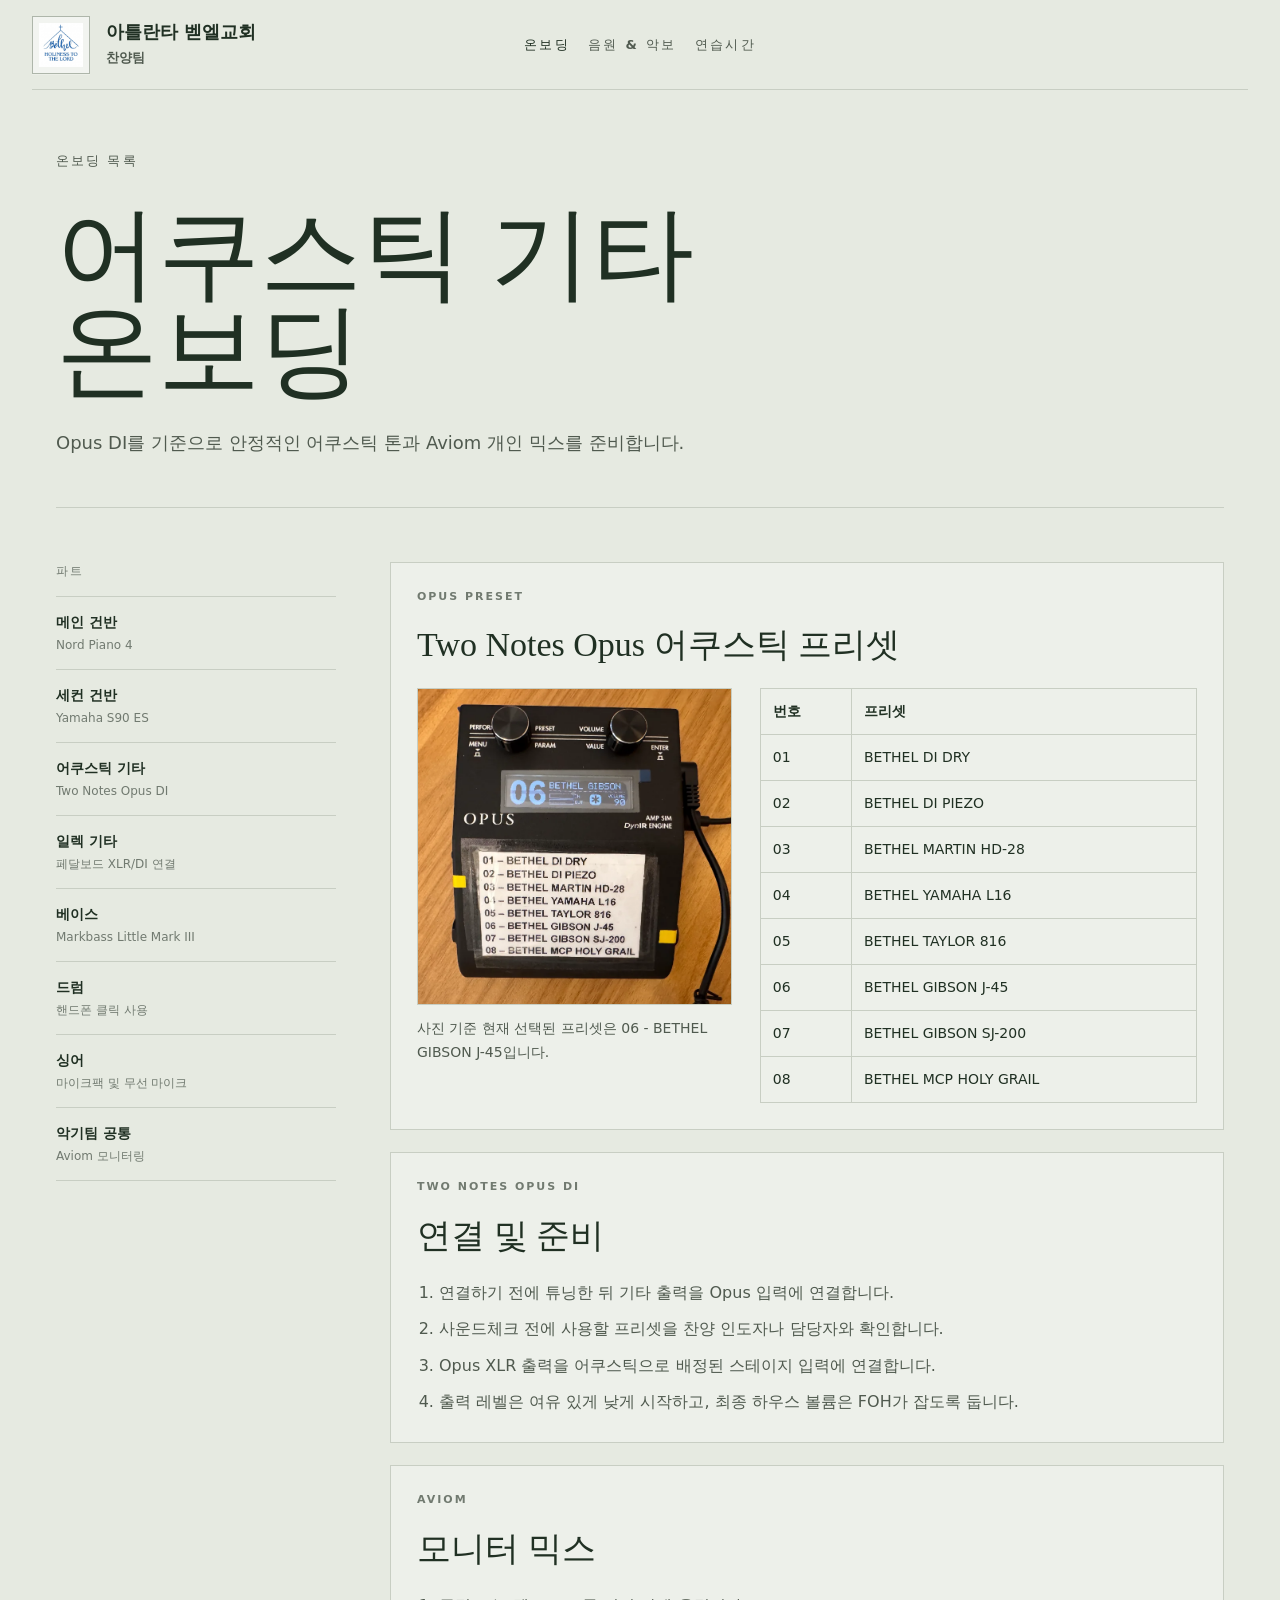
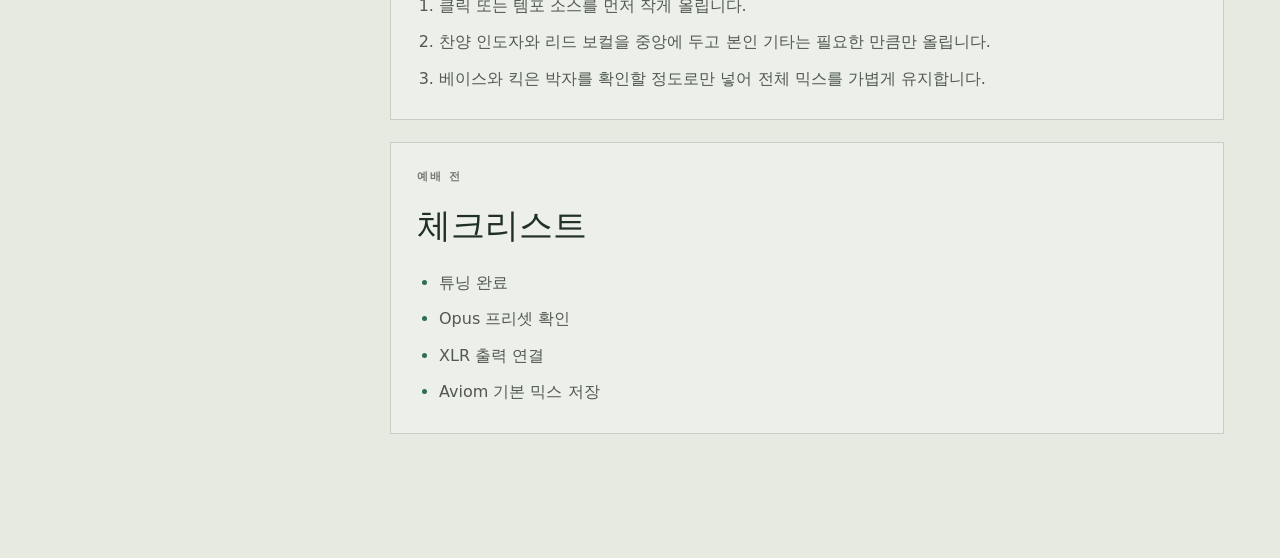
==== onboarding/acoustic-guitar.html @ b5ab8776 "Extend score preview height" ====
<!doctype html>
<html lang="ko">
  <head>
    <meta charset="utf-8">
    <meta name="viewport" content="width=device-width, initial-scale=1">
    <title>어쿠스틱 기타 | 아틀란타 벧엘교회 찬양팀</title>
    <link rel="stylesheet" href="../styles.css?v=20260708-v2-preview-height">
  </head>
  <body data-role="acoustic-guitar">
    <header class="site-shell">
      <div class="topbar" aria-label="사이트 내비게이션">
        <a class="brand" href="../index.html#songbook" aria-label="찬양팀 홈">
          <img class="brand-logo" src="../assets/bethel-logo.jpeg" alt="Bethel Holiness to the Lord">
          <span><strong>아틀란타 벧엘교회</strong><small>찬양팀</small></span>
        </a>
        <nav class="nav-links" aria-label="주요 메뉴">
          <a class="is-active" href="../index.html#onboarding">온보딩</a>
          <a href="../index.html#songbook">음원 &amp; 악보</a>
          <a href="../index.html#practice">연습시간</a>
        </nav>
      </div>
    </header>
    <main class="role-page">
      <section class="role-hero site-shell">
        <a class="back-link" href="../index.html#onboarding">온보딩 목록</a>
        <h1 id="roleTitle"></h1>
        <p id="roleSummary" class="lede"></p>
        <div class="role-focus" id="roleFocus"></div>
      </section>
      <section class="role-layout site-shell">
        <aside class="role-sidebar" aria-label="파트별 온보딩">
          <h2>파트</h2>
          <nav id="roleNav"></nav>
        </aside>
        <div class="role-content">
          <article class="detail-card">
            <span class="practice-label" id="roleEquipment"></span>
            <h2>연결 및 준비</h2>
            <ol id="setupList"></ol>
          </article>
          <article class="detail-card">
            <span class="practice-label">Aviom</span>
            <h2>모니터 믹스</h2>
            <ol id="monitoringList"></ol>
          </article>
          <article class="detail-card">
            <span class="practice-label">예배 전</span>
            <h2>체크리스트</h2>
            <ul class="checklist" id="checklist"></ul>
          </article>
        </div>
      </section>
    </main>
    <script src="../practice-schedule.js?v=20260708-rotating-practice"></script>
    <script src="../onboarding-data.js?v=20260707-bass-clip"></script>
    <script src="../onboarding-page.js?v=20260708-v2-architecture"></script>
  </body>
</html>
---- styles.css ----
:root {
  color-scheme: light;
  --paper: #e6eae1;
  --paper-2: #edf0e9;
  --ink: #203023;
  --ink-soft: #505a4f;
  --muted: #717a70;
  --rule: #c8cec3;
  --rule-strong: #aeb6aa;
  --panel: rgba(255, 255, 255, 0.28);
  --panel-strong: rgba(255, 255, 255, 0.42);
  --danger: #9f3d35;
  --success: #2f6f4f;
  --shadow: 0 18px 48px rgba(32, 48, 35, 0.09);
  font-family: Inter, ui-sans-serif, system-ui, -apple-system, BlinkMacSystemFont, "Segoe UI", "Noto Sans KR", "Apple SD Gothic Neo", sans-serif;
}

* {
  box-sizing: border-box;
}

html {
  scroll-behavior: smooth;
}

body {
  margin: 0;
  min-height: 100vh;
  color: var(--ink);
  background: var(--paper);
  font-size: 16px;
  letter-spacing: 0;
  line-height: 1.5;
  overflow-x: hidden;
  word-break: keep-all;
}

button,
input,
select,
textarea {
  font: inherit;
}

button {
  cursor: pointer;
}

a {
  color: inherit;
  text-decoration: none;
}

img {
  max-width: 100%;
}

svg {
  display: block;
  fill: none;
  stroke: currentColor;
  stroke-linecap: round;
  stroke-linejoin: round;
  stroke-width: 1.55;
}

h1,
h2,
h3,
p {
  margin: 0;
  letter-spacing: 0;
  overflow-wrap: break-word;
}

button:focus-visible,
a:focus-visible,
input:focus-visible,
select:focus-visible,
textarea:focus-visible {
  outline: 2px solid rgba(32, 48, 35, 0.35);
  outline-offset: 3px;
}

[hidden] {
  display: none !important;
}

.visually-hidden {
  position: absolute;
  width: 1px;
  height: 1px;
  overflow: hidden;
  clip: rect(0 0 0 0);
  white-space: nowrap;
}

.brand-logo {
  display: block;
  width: 45px;
  height: 45px;
  object-fit: contain;
}

.vfc-header,
.app-shell,
.site-shell,
.role-page,
.site-footer {
  width: min(100% - 48px, 1216px);
  margin: 0 auto;
}

.vfc-header,
.topbar {
  display: grid;
  grid-template-columns: minmax(260px, 1fr) auto minmax(150px, 1fr);
  align-items: center;
  min-height: 90px;
  border-bottom: 1px solid var(--rule);
}

.topbar {
  width: 100%;
}

.vfc-brand,
.brand {
  display: flex;
  align-items: center;
  gap: 16px;
  min-width: 0;
}

.vfc-logo-frame,
.brand > img {
  display: grid;
  place-items: center;
  width: 58px;
  height: 58px;
  background: rgba(255, 255, 255, 0.5);
  border: 1px solid var(--rule-strong);
  box-shadow: 0 1px 0 rgba(255, 255, 255, 0.22);
}

.brand > img {
  padding: 6px;
  object-fit: contain;
}

.vfc-brand strong,
.vfc-brand small,
.brand strong,
.brand small {
  display: block;
}

.vfc-brand strong,
.brand strong {
  color: var(--ink);
  font-size: 18px;
  font-weight: 760;
  line-height: 1.1;
}

.vfc-brand small,
.brand small {
  margin-top: 6px;
  color: var(--ink-soft);
  font-size: 13px;
  font-weight: 650;
}

.vfc-nav,
.nav-links {
  display: flex;
  align-items: center;
  justify-content: center;
  gap: 18px;
  color: var(--ink-soft);
  font-size: 13px;
  font-weight: 560;
  letter-spacing: 0.18em;
  text-transform: uppercase;
  white-space: nowrap;
}

.vfc-nav span {
  color: var(--rule-strong);
}

.vfc-nav a,
.nav-links a,
.admin-open-link {
  transition: color 160ms ease;
}

.vfc-nav a:hover,
.vfc-nav a.is-active,
.nav-links a:hover,
.nav-links a.is-active,
.admin-open-link:hover {
  color: var(--ink);
}

.admin-open-link {
  display: inline-flex;
  justify-self: end;
  align-items: center;
  gap: 10px;
  color: var(--ink-soft);
  background: transparent;
  border: 0;
  cursor: pointer;
  font-size: 13px;
  font-weight: 560;
  letter-spacing: 0.16em;
}

.admin-open-link span {
  font-size: 25px;
  line-height: 1;
}

.app-shell {
  padding-bottom: 70px;
}

.vfc-hero {
  display: grid;
  grid-template-columns: minmax(0, 0.9fr) minmax(480px, 0.82fr);
  gap: 56px;
  align-items: start;
  min-height: 500px;
  padding: 58px 0 34px;
  border-bottom: 1px solid var(--rule);
}

.vfc-hero-copy h1 {
  margin: 0;
  color: var(--ink);
  font-family: Georgia, "Times New Roman", "Noto Serif KR", "AppleMyungjo", serif;
  font-size: clamp(66px, 8.3vw, 128px);
  font-weight: 420;
  line-height: 0.94;
  letter-spacing: 0;
}

.vfc-hero-copy h1 span,
.vfc-hero-copy h1 strong {
  display: block;
  font: inherit;
}

.vfc-hero-copy h1 strong {
  font-style: italic;
  font-weight: 380;
  margin-top: clamp(2px, 0.025em, 5px);
}

.hero-subtitle {
  margin-top: 28px;
  color: var(--ink);
  font-size: 19px;
  font-weight: 680;
}

.hero-rule {
  display: block;
  width: 72px;
  height: 1px;
  margin: 22px 0;
  background: var(--ink);
}

.hero-copy-note {
  max-width: 420px;
  color: var(--ink-soft);
  font-size: 15px;
  font-weight: 520;
  line-height: 1.75;
}

.vfc-schedule-board {
  padding: 26px 28px;
  background: rgba(255, 255, 255, 0.24);
  border: 1px solid var(--rule-strong);
}

.top-practice-times,
.top-service-times {
  display: grid;
  gap: 20px;
}

.top-service-times {
  margin-top: 26px;
  padding-top: 26px;
  border-top: 1px solid var(--rule);
}

.top-practice-heading,
.top-service-heading {
  display: flex;
  align-items: center;
  gap: 12px;
  color: var(--ink);
  font-size: 21px;
  font-weight: 760;
}

.top-practice-heading::before,
.top-service-heading::before {
  content: "";
  flex: 0 0 auto;
  width: 22px;
  height: 22px;
  background: currentColor;
  -webkit-mask: var(--schedule-heading-icon) center / contain no-repeat;
  mask: var(--schedule-heading-icon) center / contain no-repeat;
}

.top-practice-heading {
  --schedule-heading-icon: url("data:image/svg+xml,%3Csvg xmlns='http://www.w3.org/2000/svg' viewBox='0 0 24 24' fill='none' stroke='black' stroke-width='1.8' stroke-linecap='round' stroke-linejoin='round'%3E%3Cpath d='M8 2v4'/%3E%3Cpath d='M16 2v4'/%3E%3Crect x='4' y='5' width='16' height='16' rx='2'/%3E%3Cpath d='M4 10h16'/%3E%3C/svg%3E");
}

.top-service-heading {
  --schedule-heading-icon: url("data:image/svg+xml,%3Csvg xmlns='http://www.w3.org/2000/svg' viewBox='0 0 24 24' fill='none' stroke='black' stroke-width='1.8' stroke-linecap='round' stroke-linejoin='round'%3E%3Ccircle cx='12' cy='12' r='9'/%3E%3Cpath d='M12 7v5l3 2'/%3E%3C/svg%3E");
}

.top-practice-months {
  display: grid;
  gap: 10px;
}

.practice-month-group,
.service-time-row {
  display: grid;
  grid-template-columns: 106px repeat(3, minmax(104px, 1fr));
  gap: 14px;
  align-items: center;
  min-height: 40px;
  color: var(--ink-soft);
  font-size: 13px;
  font-weight: 620;
}

.practice-time-chip,
.service-time-chip {
  display: flex;
  gap: 8px;
  justify-content: space-between;
  padding-left: 14px;
  border-left: 1px solid var(--rule);
  color: var(--ink);
  font-weight: 560;
  white-space: nowrap;
}

.practice-time-chip strong,
.service-time-chip strong {
  font-weight: 740;
}

.hero-resource-note {
  grid-column: 2;
  max-width: 420px;
  margin-left: auto;
}

.hero-resource-note figure {
  display: grid;
  grid-template-columns: minmax(170px, 220px) minmax(150px, 1fr);
  gap: 24px;
  align-items: center;
  margin: 20px 0 0;
}

.hero-resource-note img {
  display: block;
  width: 100%;
  aspect-ratio: 1.48;
  object-fit: cover;
  filter: saturate(0.78);
}

.hero-resource-note figcaption {
  color: var(--ink-soft);
  font-size: 14px;
  line-height: 1.65;
}

.hero-resource-note figcaption span,
.hero-resource-note figcaption strong {
  display: block;
}

.hero-resource-note figcaption strong {
  margin-top: 6px;
  font-weight: 560;
}

.notice-strip,
.site-meta-row {
  display: grid;
  align-items: center;
  min-height: 58px;
  border-bottom: 1px solid var(--rule);
}

.notice-strip {
  grid-template-columns: auto 1fr;
  gap: 16px;
  padding: 0 16px;
  border-left: 1px solid var(--rule);
  border-right: 1px solid var(--rule);
}

.notice-strip svg {
  width: 22px;
  height: 22px;
  color: var(--ink-soft);
}

.notice-strip p {
  color: var(--ink-soft);
  font-size: 14px;
  font-weight: 560;
}

.site-meta-row {
  grid-template-columns: repeat(3, 1fr);
  color: var(--muted);
  font-size: 12px;
  font-weight: 540;
  letter-spacing: 0.18em;
  text-transform: uppercase;
}

.site-meta-row span:nth-child(2) {
  text-align: center;
}

.site-meta-row span:last-child {
  text-align: right;
}

.image-band {
  margin: 28px 0 0;
}

.image-band img {
  display: block;
  width: 100%;
  height: clamp(320px, 38vw, 520px);
  object-fit: cover;
  filter: saturate(0.86) contrast(0.96);
}

.quick-panels,
.score-viewer-section {
  border-bottom: 1px solid var(--rule);
}

.quick-panels {
  display: grid;
  grid-template-columns: minmax(0, 1fr) minmax(300px, 0.48fr);
  gap: 48px;
  padding: 58px 0;
}

.section-heading {
  display: grid;
  grid-template-columns: minmax(190px, 0.42fr) 1fr;
  gap: 24px;
  align-items: start;
  margin-bottom: 28px;
}

.section-heading h2,
.score-section-heading h2 {
  color: var(--ink);
  font-family: Georgia, "Times New Roman", "Noto Serif KR", "AppleMyungjo", serif;
  font-size: clamp(28px, 3vw, 42px);
  font-weight: 430;
  line-height: 1.08;
}

.section-heading p {
  color: var(--ink-soft);
  font-size: 14px;
  font-weight: 520;
  line-height: 1.75;
}

.role-list {
  display: grid;
  grid-template-columns: repeat(2, minmax(0, 1fr));
  gap: 0 52px;
}

.role-row {
  display: grid;
  grid-template-columns: 34px 1fr auto;
  gap: 16px;
  align-items: center;
  min-height: 62px;
  padding: 0;
  background: transparent;
  border: 0;
  border-bottom: 1px solid var(--rule);
  color: var(--ink);
  cursor: pointer;
  text-align: left;
}

.role-icon {
  color: var(--muted);
  font-size: 12px;
}

.role-icon svg {
  display: none;
}

.role-list .role-row:nth-child(1) .role-icon::after { content: "01"; }
.role-list .role-row:nth-child(2) .role-icon::after { content: "02"; }
.role-list .role-row:nth-child(3) .role-icon::after { content: "03"; }
.role-list .role-row:nth-child(4) .role-icon::after { content: "04"; }
.role-list .role-row:nth-child(5) .role-icon::after { content: "05"; }
.role-list .role-row:nth-child(6) .role-icon::after { content: "06"; }
.role-list .role-row:nth-child(7) .role-icon::after { content: "07"; }
.role-list .role-row:nth-child(8) .role-icon::after { content: "08"; }

.role-copy strong {
  color: var(--ink);
  font-size: 15px;
  font-weight: 560;
}

.chev {
  color: var(--ink-soft);
  font-size: 22px;
  transform: rotate(0deg);
  transition: transform 180ms ease;
}

.role-row:hover .chev,
.role-row.is-active .chev {
  transform: translateX(6px);
}

.playlist-strip,
.song-resource-list {
  display: grid;
  gap: 14px;
}

.playlist-link,
.song-resource-card,
.reference-link-card {
  display: grid;
  grid-template-columns: auto 1fr auto;
  gap: 14px;
  align-items: center;
  min-height: 58px;
  padding: 0 18px;
  background: transparent;
  border: 1px solid var(--rule-strong);
  color: var(--ink);
  transition: background 160ms ease, border-color 160ms ease;
}

.playlist-link:hover,
.song-resource-card:hover,
.song-resource-card.is-active,
.reference-link-card:hover {
  background: rgba(255, 255, 255, 0.24);
  border-color: var(--ink-soft);
}

.play-icon,
.song-resource-type {
  display: grid;
  place-items: center;
  min-width: 28px;
  height: 28px;
  border: 1px solid var(--rule-strong);
  border-radius: 999px;
  color: var(--ink);
  font-size: 12px;
}

.song-resource-type {
  padding: 0 8px;
  border-radius: 0;
  font-weight: 660;
}

.playlist-link strong,
.song-resource-copy strong,
.song-resource-action {
  font-size: 14px;
  font-weight: 620;
}

.song-resource-copy span {
  display: block;
  margin-top: 4px;
  color: var(--muted);
  font-size: 12px;
}

.songbook-notes,
.resource-note {
  display: grid;
  grid-template-columns: auto 1fr;
  gap: 14px;
  align-items: start;
  margin-top: 24px;
  padding: 20px;
  border: 1px solid var(--rule);
}

.songbook-notes svg,
.resource-note svg {
  width: 24px;
  height: 24px;
  color: var(--ink-soft);
}

.songbook-notes p,
.resource-note p {
  color: var(--ink-soft);
  font-size: 14px;
  line-height: 1.7;
}

.score-viewer-section {
  padding: 46px 0 70px;
}

.score-section-heading {
  display: grid;
  grid-template-columns: auto 1fr;
  gap: 24px;
  align-items: center;
  margin-bottom: 24px;
}

.score-section-heading::after {
  content: "";
  height: 1px;
  background: var(--rule);
}

.song-strip {
  display: grid;
  grid-template-columns: repeat(2, minmax(0, 1fr));
  border: 1px solid var(--rule-strong);
}

.song-tab {
  display: flex;
  align-items: center;
  min-height: 58px;
  padding: 0 22px;
  background: transparent;
  border: 0;
  color: var(--ink);
  text-align: left;
}

.song-tab + .song-tab {
  border-left: 1px solid var(--rule);
}

.song-tab.is-active {
  background: rgba(255, 255, 255, 0.28);
}

.song-title-row,
.song-title {
  display: flex;
  align-items: center;
  gap: 16px;
  width: 100%;
}

.song-title {
  gap: 18px;
}

.number-badge {
  color: var(--muted);
  font-size: 12px;
  letter-spacing: 0.08em;
}

.song-title [data-song-title] {
  font-weight: 560;
}

.song-badge {
  margin-left: auto;
  color: var(--muted);
  font-size: 12px;
}

.song-resources {
  margin: 22px 0;
}

.song-resource-list {
  grid-template-columns: repeat(2, minmax(0, 1fr));
}

.pdf-body {
  overflow: hidden;
  background: #222725;
  border: 1px solid #222725;
}

.pdf-stage {
  min-height: 760px;
  background: #222725;
}

.pdf-stage iframe,
.resource-preview-image {
  display: block;
  width: 100%;
  height: clamp(760px, 86vh, 920px);
  min-height: 760px;
  border: 0;
  background: #222725;
}

.resource-preview-image {
  object-fit: contain;
  padding: 32px;
}

.empty-pdf {
  display: grid;
  place-items: center;
  gap: 14px;
  min-height: 420px;
  color: #f6f3ec;
  text-align: center;
}

.empty-sheet {
  width: 160px;
  min-height: 210px;
  padding: 18px;
  color: #111;
  background: #fff;
}

.staff-lines {
  display: block;
  height: 1px;
  margin: 18px 0;
  background: #111;
  box-shadow: 0 7px 0 #111, 0 14px 0 #111, 0 21px 0 #111;
}

.empty-pdf > strong {
  font-size: 20px;
}

.empty-pdf p {
  color: rgba(246, 243, 236, 0.72);
}

.drawer-backdrop {
  position: fixed;
  inset: 0;
  z-index: 50;
  background: rgba(32, 48, 35, 0.36);
}

.admin-drawer {
  position: fixed;
  top: 0;
  right: 0;
  z-index: 60;
  width: min(100%, 440px);
  height: 100vh;
  overflow-y: auto;
  padding: 28px;
  transform: translateX(110%);
  transition: transform 180ms ease;
  background: var(--paper-2);
  border-left: 1px solid var(--rule-strong);
  box-shadow: -24px 0 52px rgba(32, 48, 35, 0.16);
}

.admin-drawer.is-open {
  transform: translateX(0);
}

.drawer-header {
  display: flex;
  align-items: flex-start;
  justify-content: space-between;
  gap: 18px;
  margin-bottom: 28px;
}

.drawer-header .section-label {
  margin-bottom: 8px;
  color: var(--muted);
  font-size: 11px;
  letter-spacing: 0.18em;
  text-transform: uppercase;
}

.drawer-header h2 {
  font-family: Georgia, "Times New Roman", "Noto Serif KR", "AppleMyungjo", serif;
  font-size: 32px;
  font-weight: 430;
}

.icon-button {
  width: 38px;
  height: 38px;
  background: transparent;
  border: 1px solid var(--rule);
  color: var(--ink);
  font-size: 22px;
}

.admin-lock,
.admin-form,
.admin-panel {
  display: grid;
  gap: 14px;
}

.admin-lock label,
.admin-form label {
  color: var(--ink);
  font-size: 13px;
  font-weight: 640;
}

.admin-lock input,
.admin-form input,
.admin-form select,
.admin-form textarea {
  width: 100%;
  min-height: 42px;
  padding: 10px 12px;
  color: var(--ink);
  background: rgba(255, 255, 255, 0.38);
  border: 1px solid var(--rule);
  border-radius: 0;
}

.inline-form {
  display: grid;
  grid-template-columns: 1fr auto;
  gap: 10px;
}

.inline-form button,
.button-row button {
  min-height: 42px;
  padding: 0 16px;
  color: var(--paper);
  background: var(--ink);
  border: 1px solid var(--ink);
}

.button-row {
  display: flex;
  flex-wrap: wrap;
  gap: 10px;
}

.button-row .secondary-button {
  color: var(--ink);
  background: transparent;
  border-color: var(--rule-strong);
}

.admin-tabs {
  display: grid;
  grid-template-columns: repeat(3, 1fr);
  border: 1px solid var(--rule);
}

.admin-tabs button {
  min-height: 42px;
  background: transparent;
  border: 0;
  color: var(--ink);
  font-size: 13px;
  font-weight: 560;
}

.admin-tabs button + button {
  border-left: 1px solid var(--rule);
}

.admin-tabs button.is-active {
  background: rgba(255, 255, 255, 0.34);
}

.form-message,
.upload-preview {
  min-height: 20px;
  color: var(--muted);
  font-size: 13px;
}

.admin-info-card {
  display: grid;
  gap: 8px;
  padding: 16px;
  border: 1px solid var(--rule);
}

/* Role subpages */
.role-page {
  padding-bottom: 70px;
}

.role-hero {
  padding: 58px 0 48px;
  border-bottom: 1px solid var(--rule);
}

.back-link {
  display: inline-flex;
  margin-bottom: 34px;
  color: var(--ink-soft);
  font-size: 13px;
  letter-spacing: 0.16em;
  text-transform: uppercase;
}

.role-hero h1 {
  max-width: 900px;
  color: var(--ink);
  font-family: Georgia, "Times New Roman", "Noto Serif KR", "AppleMyungjo", serif;
  font-size: clamp(58px, 8vw, 118px);
  font-weight: 420;
  line-height: 0.95;
}

.lede {
  max-width: 680px;
  margin-top: 28px;
  color: var(--ink-soft);
  font-size: 18px;
  font-weight: 520;
  line-height: 1.75;
}

.role-layout {
  display: grid;
  grid-template-columns: 280px minmax(0, 1fr);
  gap: 54px;
  padding: 54px 0;
}

.role-sidebar {
  align-self: start;
  position: sticky;
  top: 24px;
}

.role-sidebar h2 {
  margin-bottom: 16px;
  color: var(--muted);
  font-size: 12px;
  font-weight: 560;
  letter-spacing: 0.18em;
  text-transform: uppercase;
}

#roleNav {
  display: grid;
  border-top: 1px solid var(--rule);
}

#roleNav a {
  display: grid;
  gap: 3px;
  padding: 15px 0;
  border-bottom: 1px solid var(--rule);
}

#roleNav a span {
  color: var(--ink);
  font-size: 14px;
  font-weight: 620;
}

#roleNav a small {
  color: var(--muted);
  font-size: 12px;
}

#roleNav a.is-active span {
  font-weight: 800;
}

.role-content {
  display: grid;
  gap: 22px;
}

.detail-card {
  padding: 26px;
  background: rgba(255, 255, 255, 0.28);
  border: 1px solid var(--rule);
}

.practice-label {
  display: block;
  margin-bottom: 14px;
  color: var(--muted);
  font-size: 11px;
  font-weight: 620;
  letter-spacing: 0.18em;
  text-transform: uppercase;
}

.detail-card h2 {
  margin-bottom: 18px;
  font-family: Georgia, "Times New Roman", "Noto Serif KR", "AppleMyungjo", serif;
  font-size: 34px;
  font-weight: 430;
}

.detail-card ol,
.detail-card ul {
  margin: 0;
  padding-left: 22px;
}

.detail-card li {
  color: var(--ink-soft);
  line-height: 1.78;
}

.detail-card li + li {
  margin-top: 8px;
}

.reference-media-grid {
  display: grid;
  grid-template-columns: minmax(220px, 0.72fr) minmax(0, 1fr);
  gap: 28px;
}

.reference-photo {
  margin: 0;
}

.reference-photo img {
  display: block;
  width: 100%;
  border: 1px solid var(--rule);
}

.reference-photo figcaption,
.reference-note {
  margin-top: 12px;
  color: var(--ink-soft);
  font-size: 14px;
  line-height: 1.7;
}

.reference-table-wrap {
  overflow-x: auto;
}

.reference-table {
  width: 100%;
  border-collapse: collapse;
  font-size: 14px;
}

.reference-table th,
.reference-table td {
  padding: 12px;
  border: 1px solid var(--rule);
  text-align: left;
  vertical-align: top;
}

.reference-table th {
  color: var(--ink);
  font-weight: 760;
}

.reference-links {
  display: grid;
  gap: 12px;
  margin-top: 18px;
}

.reference-link-card {
  grid-template-columns: 1fr;
  min-height: 74px;
}

.checklist li::marker {
  color: var(--success);
}

@media (max-width: 1040px) {
  .vfc-header,
  .topbar {
    grid-template-columns: 1fr auto;
    gap: 18px;
  }

  .vfc-nav,
  .nav-links {
    grid-column: 1 / -1;
    grid-row: 2;
    justify-self: start;
    padding-bottom: 18px;
  }

  .vfc-hero,
  .quick-panels,
  .role-layout {
    grid-template-columns: 1fr;
    gap: 34px;
  }

  .hero-resource-note {
    grid-column: auto;
    max-width: none;
    margin-left: 0;
  }

  .role-sidebar {
    position: static;
  }
}

@media (max-width: 760px) {
  .vfc-header,
  .app-shell,
  .site-shell,
  .role-page,
  .site-footer {
    width: min(100% - 28px, 1216px);
  }

  .vfc-header,
  .topbar {
    min-height: 82px;
  }

  .brand-logo {
    width: 42px;
    height: 42px;
  }

  .vfc-brand strong,
  .brand strong {
    font-size: 16px;
  }

  .vfc-nav,
  .nav-links {
    gap: 10px;
    overflow-x: auto;
    width: 100%;
    font-size: 11px;
    letter-spacing: 0.12em;
  }

  .admin-open-link {
    font-size: 11px;
  }

  .vfc-hero {
    min-height: 0;
    padding: 46px 0 30px;
  }

  .vfc-hero-copy h1 {
    font-size: clamp(48px, 16vw, 72px);
  }

  .vfc-schedule-board {
    padding: 18px;
  }

  .practice-month-group,
  .service-time-row {
    grid-template-columns: 1fr;
    gap: 8px;
    padding: 12px 0;
  }

  .practice-month-group + .practice-month-group {
    border-top: 1px solid var(--rule);
  }

  .practice-time-chip,
  .service-time-chip {
    justify-content: space-between;
    padding-left: 0;
    border-left: 0;
  }

  .hero-resource-note figure,
  .section-heading,
  .role-list,
  .song-resource-list,
  .song-strip,
  .reference-media-grid {
    grid-template-columns: 1fr;
  }

  .notice-strip {
    padding: 12px;
  }

  .site-meta-row {
    grid-template-columns: 1fr;
    gap: 8px;
    padding: 12px 0;
  }

  .site-meta-row span,
  .site-meta-row span:nth-child(2),
  .site-meta-row span:last-child {
    text-align: left;
  }

  .image-band img {
    height: 310px;
  }

  .quick-panels,
  .score-viewer-section,
  .role-layout {
    padding: 38px 0;
  }

  .song-tab + .song-tab {
    border-top: 1px solid var(--rule);
    border-left: 0;
  }

  .pdf-stage,
  .pdf-stage iframe,
  .resource-preview-image {
    height: clamp(600px, 82vh, 760px);
    min-height: 600px;
  }

  .role-hero h1 {
    font-size: clamp(48px, 16vw, 76px);
  }

  .detail-card {
    padding: 20px;
  }
}
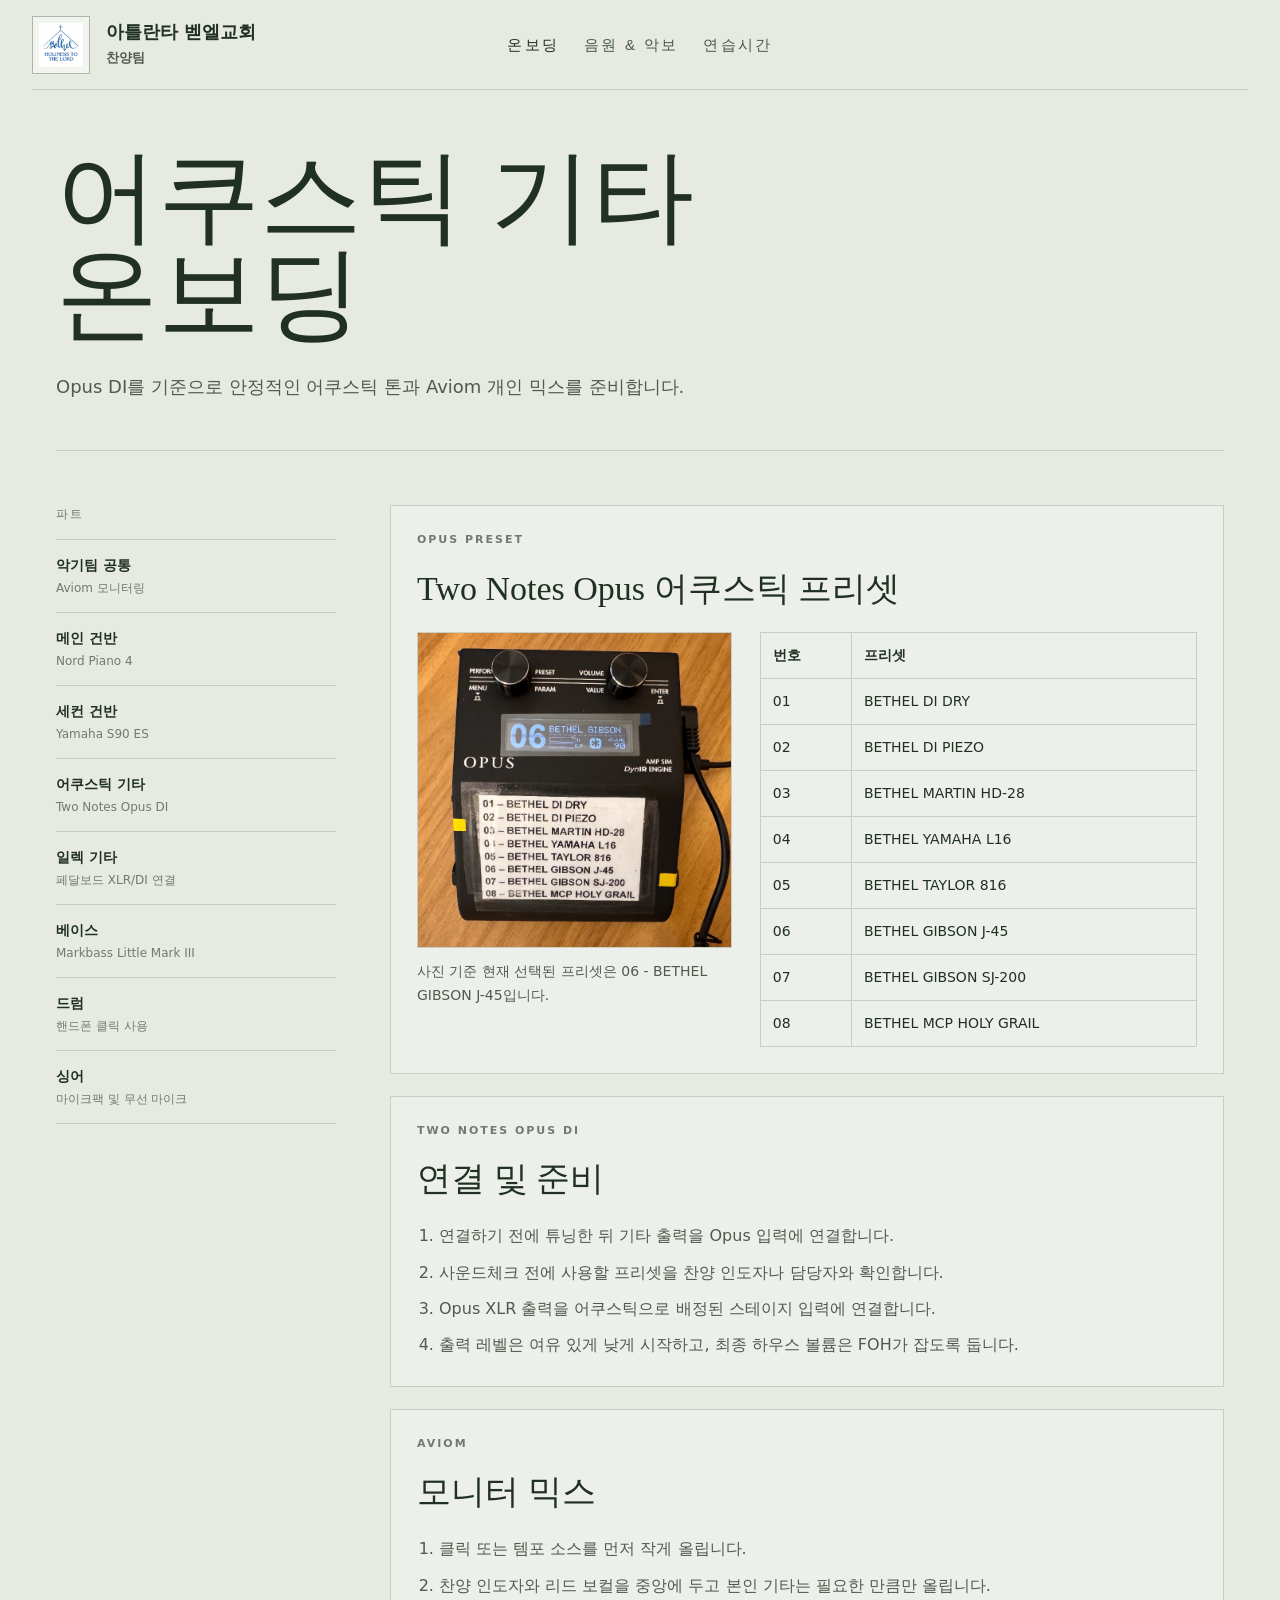
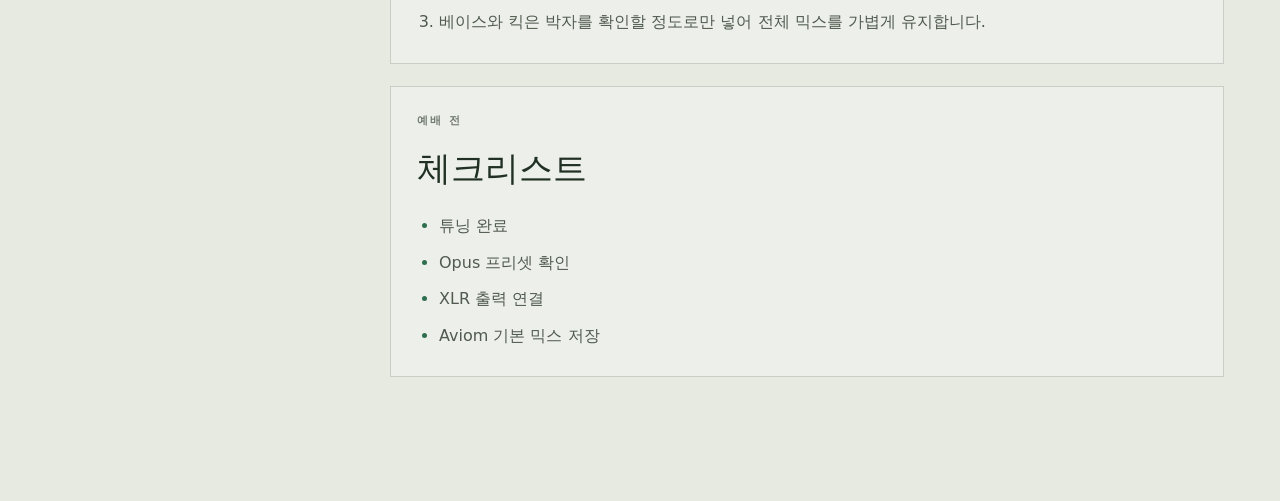
==== commit 74dd7774: "Update Aviom onboarding resources" ====
--- a/onboarding/acoustic-guitar.html
+++ b/onboarding/acoustic-guitar.html
@@ -4,7 +4,7 @@
     <meta charset="utf-8">
     <meta name="viewport" content="width=device-width, initial-scale=1">
     <title>어쿠스틱 기타 | 아틀란타 벧엘교회 찬양팀</title>
-    <link rel="stylesheet" href="../styles.css?v=20260708-v2-preview-height">
+    <link rel="stylesheet" href="../styles.css?v=20260708-v2-aviom-resource">
   </head>
   <body data-role="acoustic-guitar">
     <header class="site-shell">
@@ -22,7 +22,6 @@
     </header>
     <main class="role-page">
       <section class="role-hero site-shell">
-        <a class="back-link" href="../index.html#onboarding">온보딩 목록</a>
         <h1 id="roleTitle"></h1>
         <p id="roleSummary" class="lede"></p>
         <div class="role-focus" id="roleFocus"></div>
@@ -52,7 +51,7 @@
       </section>
     </main>
     <script src="../practice-schedule.js?v=20260708-rotating-practice"></script>
-    <script src="../onboarding-data.js?v=20260707-bass-clip"></script>
+    <script src="../onboarding-data.js?v=20260708-aviom-key-resource"></script>
     <script src="../onboarding-page.js?v=20260708-v2-architecture"></script>
   </body>
 </html>
--- a/styles.css
+++ b/styles.css
@@ -176,17 +176,20 @@
   display: flex;
   align-items: center;
   justify-content: center;
-  gap: 18px;
-  color: var(--ink-soft);
-  font-size: 13px;
-  font-weight: 560;
-  letter-spacing: 0.18em;
-  text-transform: uppercase;
+  gap: clamp(16px, 1.9vw, 26px);
+  color: rgba(29, 48, 34, 0.78);
+  font-family: "Noto Sans KR", "Apple SD Gothic Neo", "Malgun Gothic", sans-serif;
+  font-size: clamp(15px, 1.12vw, 16px);
+  font-weight: 420;
+  letter-spacing: 0.16em;
+  line-height: 1;
   white-space: nowrap;
 }
 
 .vfc-nav span {
-  color: var(--rule-strong);
+  color: rgba(29, 48, 34, 0.38);
+  font-weight: 320;
+  transform: translateY(-1px);
 }
 
 .vfc-nav a,
@@ -212,9 +215,11 @@
   background: transparent;
   border: 0;
   cursor: pointer;
-  font-size: 13px;
-  font-weight: 560;
-  letter-spacing: 0.16em;
+  font-family: "Noto Sans KR", "Apple SD Gothic Neo", "Malgun Gothic", sans-serif;
+  font-size: 14.5px;
+  font-weight: 420;
+  letter-spacing: 0.15em;
+  line-height: 1;
 }
 
 .admin-open-link span {
@@ -231,8 +236,7 @@
   grid-template-columns: minmax(0, 0.9fr) minmax(480px, 0.82fr);
   gap: 56px;
   align-items: start;
-  min-height: 500px;
-  padding: 58px 0 34px;
+  padding: 58px 0 46px;
   border-bottom: 1px solid var(--rule);
 }
 
@@ -256,6 +260,16 @@
   font-style: italic;
   font-weight: 380;
   margin-top: clamp(2px, 0.025em, 5px);
+}
+
+.vfc-hero-copy h1.hero-title-worship {
+  font-size: clamp(70px, 8.2vw, 124px);
+  line-height: 0.99;
+}
+
+.vfc-hero-copy h1.hero-title-worship span + span,
+.vfc-hero-copy h1.hero-title-worship span + strong {
+  margin-top: clamp(6px, 0.055em, 10px);
 }
 
 .hero-subtitle {
@@ -362,70 +376,11 @@
   font-weight: 740;
 }
 
-.hero-resource-note {
-  grid-column: 2;
-  max-width: 420px;
-  margin-left: auto;
-}
-
-.hero-resource-note figure {
-  display: grid;
-  grid-template-columns: minmax(170px, 220px) minmax(150px, 1fr);
-  gap: 24px;
-  align-items: center;
-  margin: 20px 0 0;
-}
-
-.hero-resource-note img {
-  display: block;
-  width: 100%;
-  aspect-ratio: 1.48;
-  object-fit: cover;
-  filter: saturate(0.78);
-}
-
-.hero-resource-note figcaption {
-  color: var(--ink-soft);
-  font-size: 14px;
-  line-height: 1.65;
-}
-
-.hero-resource-note figcaption span,
-.hero-resource-note figcaption strong {
-  display: block;
-}
-
-.hero-resource-note figcaption strong {
-  margin-top: 6px;
-  font-weight: 560;
-}
-
-.notice-strip,
 .site-meta-row {
   display: grid;
   align-items: center;
   min-height: 58px;
   border-bottom: 1px solid var(--rule);
-}
-
-.notice-strip {
-  grid-template-columns: auto 1fr;
-  gap: 16px;
-  padding: 0 16px;
-  border-left: 1px solid var(--rule);
-  border-right: 1px solid var(--rule);
-}
-
-.notice-strip svg {
-  width: 22px;
-  height: 22px;
-  color: var(--ink-soft);
-}
-
-.notice-strip p {
-  color: var(--ink-soft);
-  font-size: 14px;
-  font-weight: 560;
 }
 
 .site-meta-row {
@@ -1136,12 +1091,6 @@
     gap: 34px;
   }
 
-  .hero-resource-note {
-    grid-column: auto;
-    max-width: none;
-    margin-left: 0;
-  }
-
   .role-sidebar {
     position: static;
   }
@@ -1173,15 +1122,16 @@
 
   .vfc-nav,
   .nav-links {
-    gap: 10px;
+    gap: 12px;
     overflow-x: auto;
     width: 100%;
-    font-size: 11px;
+    font-size: 12.5px;
+    letter-spacing: 0.11em;
+  }
+
+  .admin-open-link {
+    font-size: 12px;
     letter-spacing: 0.12em;
-  }
-
-  .admin-open-link {
-    font-size: 11px;
   }
 
   .vfc-hero {
@@ -1191,6 +1141,16 @@
 
   .vfc-hero-copy h1 {
     font-size: clamp(48px, 16vw, 72px);
+  }
+
+  .vfc-hero-copy h1.hero-title-worship {
+    font-size: clamp(48px, 15vw, 66px);
+    line-height: 1.02;
+  }
+
+  .vfc-hero-copy h1.hero-title-worship span + span,
+  .vfc-hero-copy h1.hero-title-worship span + strong {
+    margin-top: clamp(5px, 0.06em, 8px);
   }
 
   .vfc-schedule-board {
@@ -1215,7 +1175,6 @@
     border-left: 0;
   }
 
-  .hero-resource-note figure,
   .section-heading,
   .role-list,
   .song-resource-list,
@@ -1224,10 +1183,6 @@
     grid-template-columns: 1fr;
   }
 
-  .notice-strip {
-    padding: 12px;
-  }
-
   .site-meta-row {
     grid-template-columns: 1fr;
     gap: 8px;
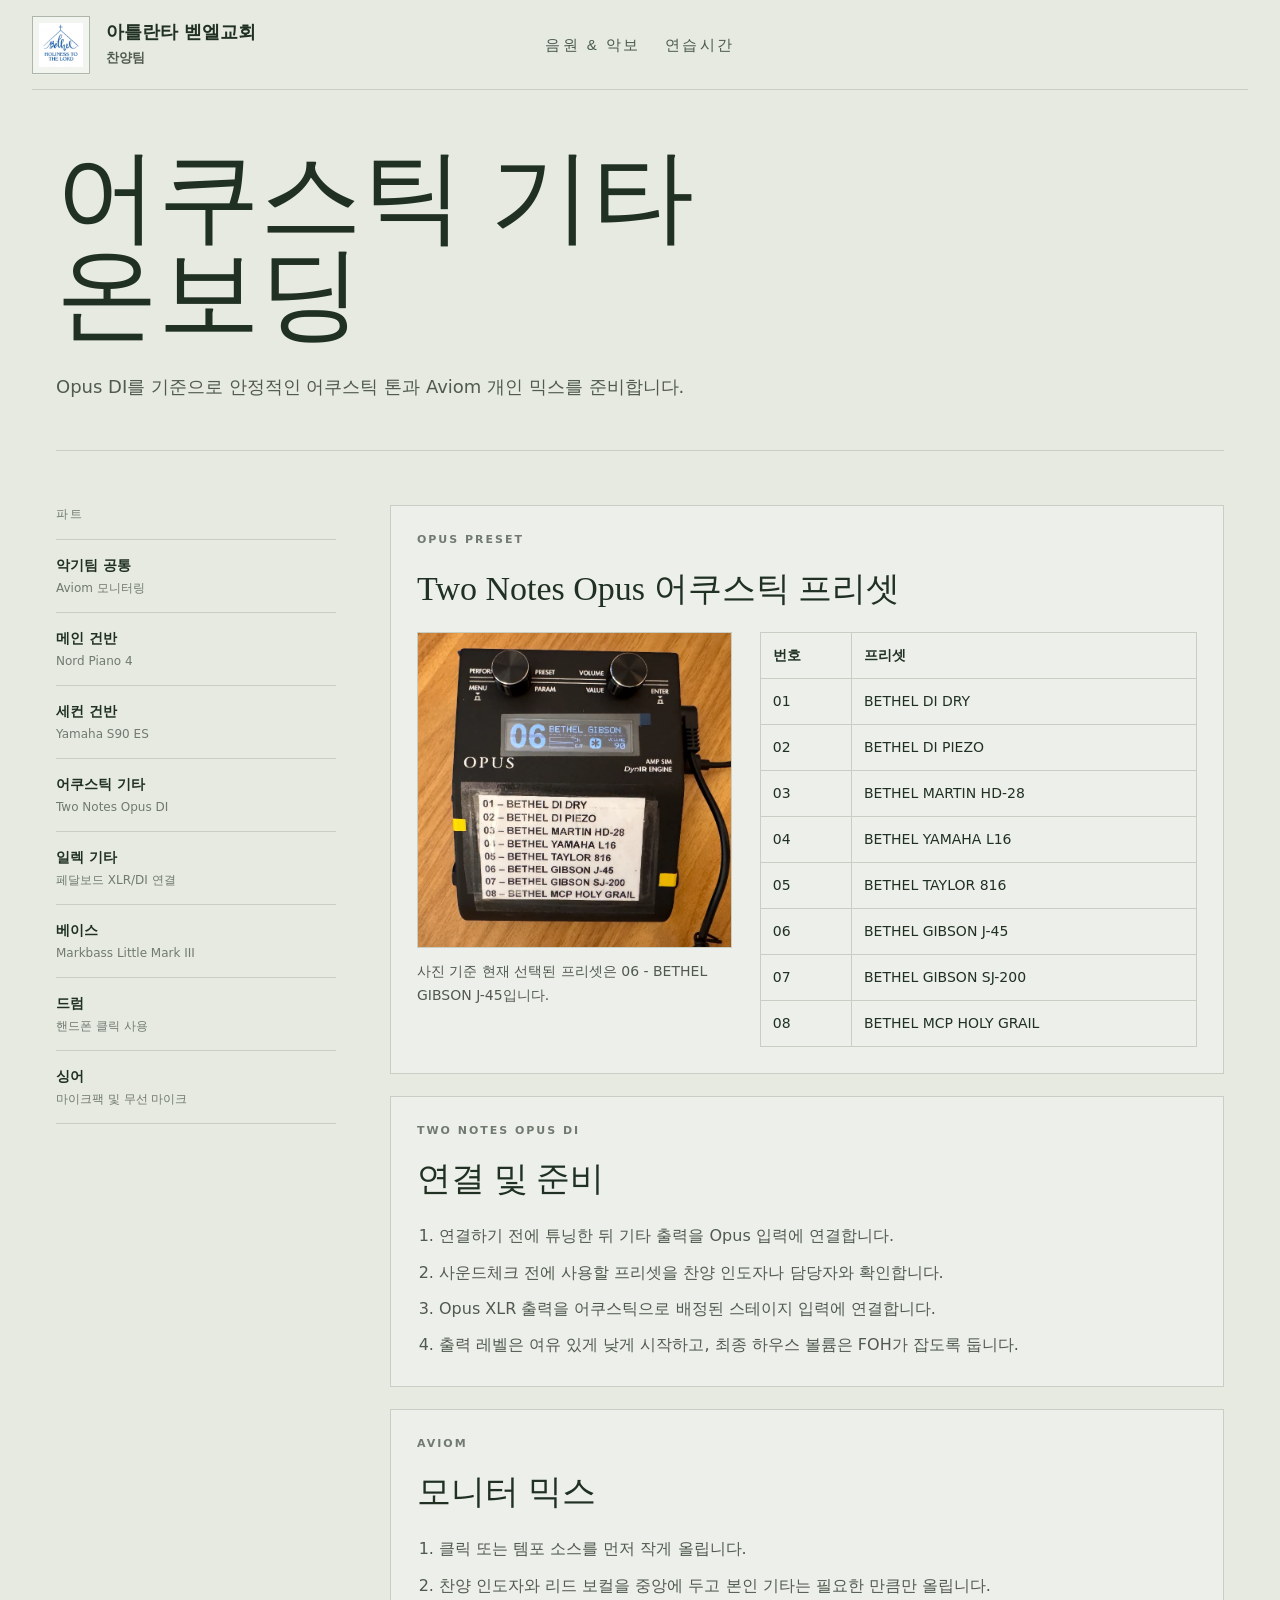
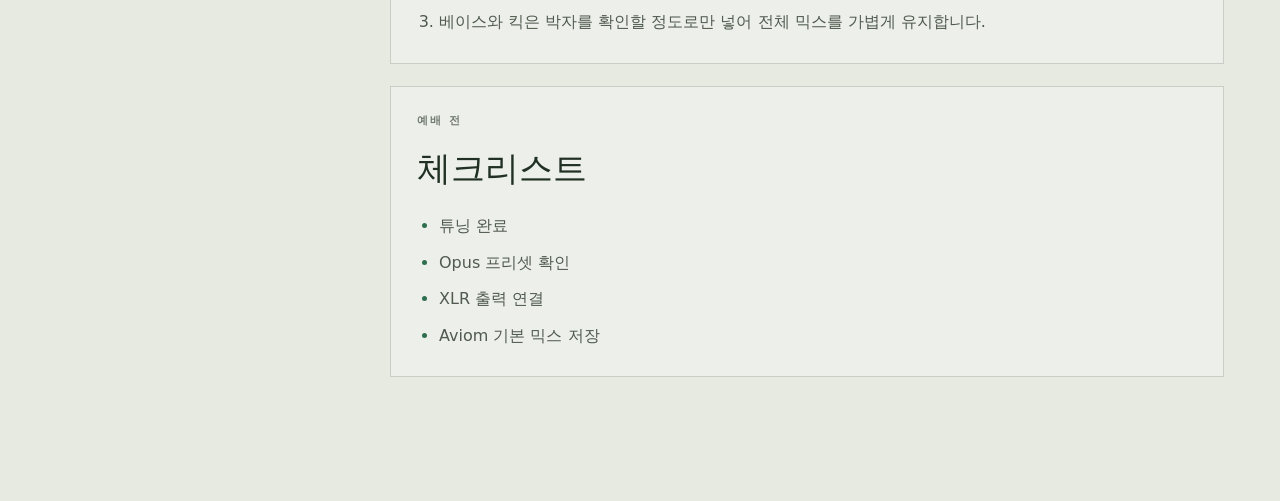
==== commit f7b565e6: "Remove onboarding link from role headers" ====
--- a/onboarding/acoustic-guitar.html
+++ b/onboarding/acoustic-guitar.html
@@ -4,7 +4,7 @@
     <meta charset="utf-8">
     <meta name="viewport" content="width=device-width, initial-scale=1">
     <title>어쿠스틱 기타 | 아틀란타 벧엘교회 찬양팀</title>
-    <link rel="stylesheet" href="../styles.css?v=20260708-v2-aviom-resource">
+    <link rel="stylesheet" href="../styles.css?v=20260708-v2-audio-key-image">
   </head>
   <body data-role="acoustic-guitar">
     <header class="site-shell">
@@ -14,7 +14,6 @@
           <span><strong>아틀란타 벧엘교회</strong><small>찬양팀</small></span>
         </a>
         <nav class="nav-links" aria-label="주요 메뉴">
-          <a class="is-active" href="../index.html#onboarding">온보딩</a>
           <a href="../index.html#songbook">음원 &amp; 악보</a>
           <a href="../index.html#practice">연습시간</a>
         </nav>
@@ -51,7 +50,7 @@
       </section>
     </main>
     <script src="../practice-schedule.js?v=20260708-rotating-practice"></script>
-    <script src="../onboarding-data.js?v=20260708-aviom-key-resource"></script>
-    <script src="../onboarding-page.js?v=20260708-v2-architecture"></script>
+    <script src="../onboarding-data.js?v=20260708-audio-key-image"></script>
+    <script src="../onboarding-page.js?v=20260708-audio-key-image"></script>
   </body>
 </html>
--- a/styles.css
+++ b/styles.css
@@ -1060,6 +1060,17 @@
   margin-top: 18px;
 }
 
+.reference-link-image {
+  margin: 20px 0 0;
+}
+
+.reference-link-image img {
+  display: block;
+  width: 100%;
+  border: 1px solid var(--rule);
+  object-fit: contain;
+}
+
 .reference-link-card {
   grid-template-columns: 1fr;
   min-height: 74px;
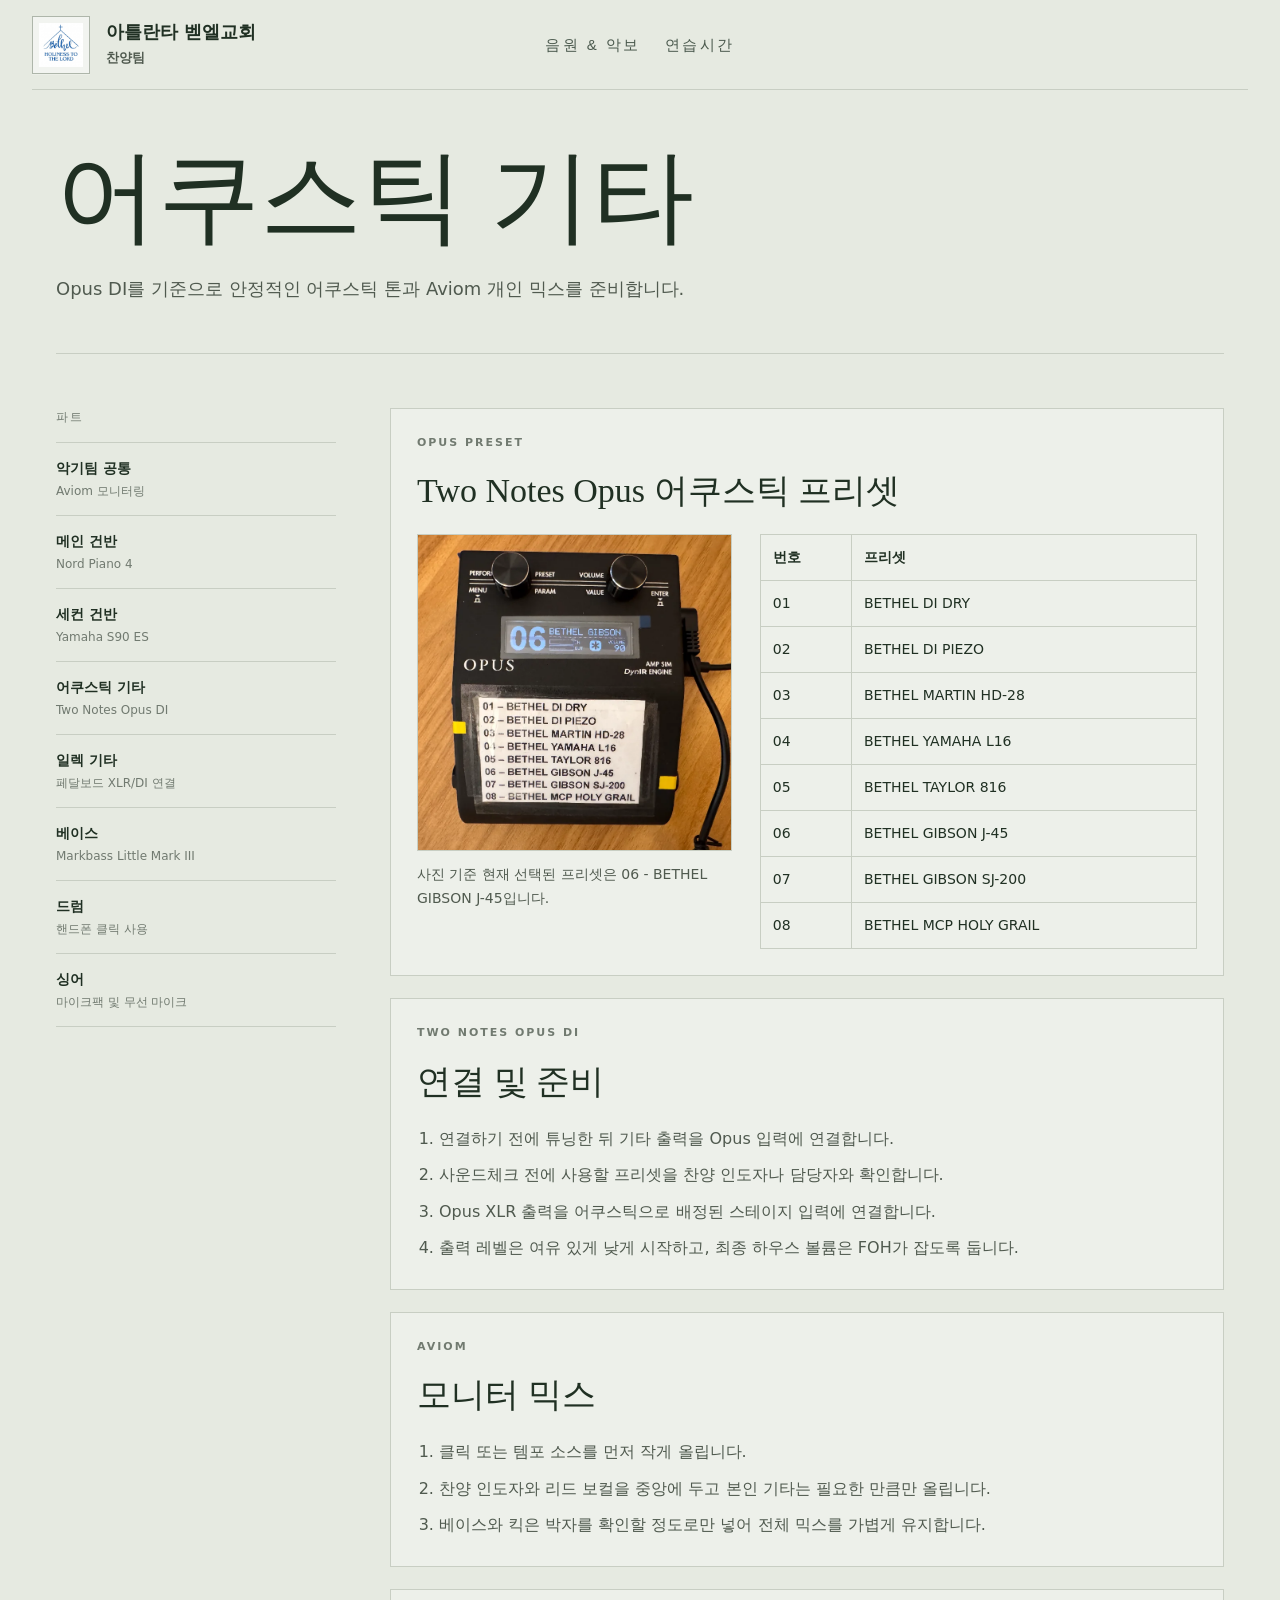
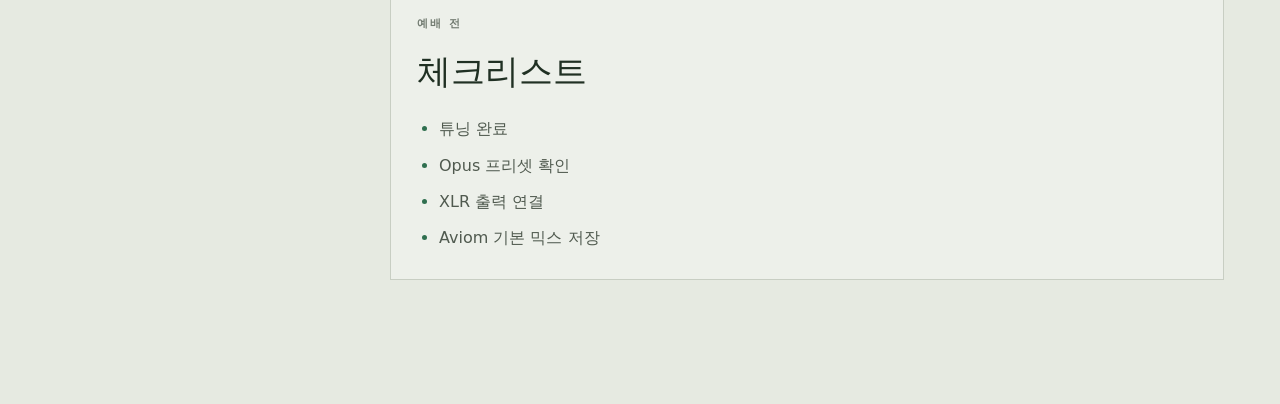
==== commit 36f13273: "Clean role page titles" ====
--- a/onboarding/acoustic-guitar.html
+++ b/onboarding/acoustic-guitar.html
@@ -50,7 +50,7 @@
       </section>
     </main>
     <script src="../practice-schedule.js?v=20260708-rotating-practice"></script>
-    <script src="../onboarding-data.js?v=20260708-audio-key-image"></script>
+    <script src="../onboarding-data.js?v=20260708-role-title-clean"></script>
     <script src="../onboarding-page.js?v=20260708-audio-key-image"></script>
   </body>
 </html>
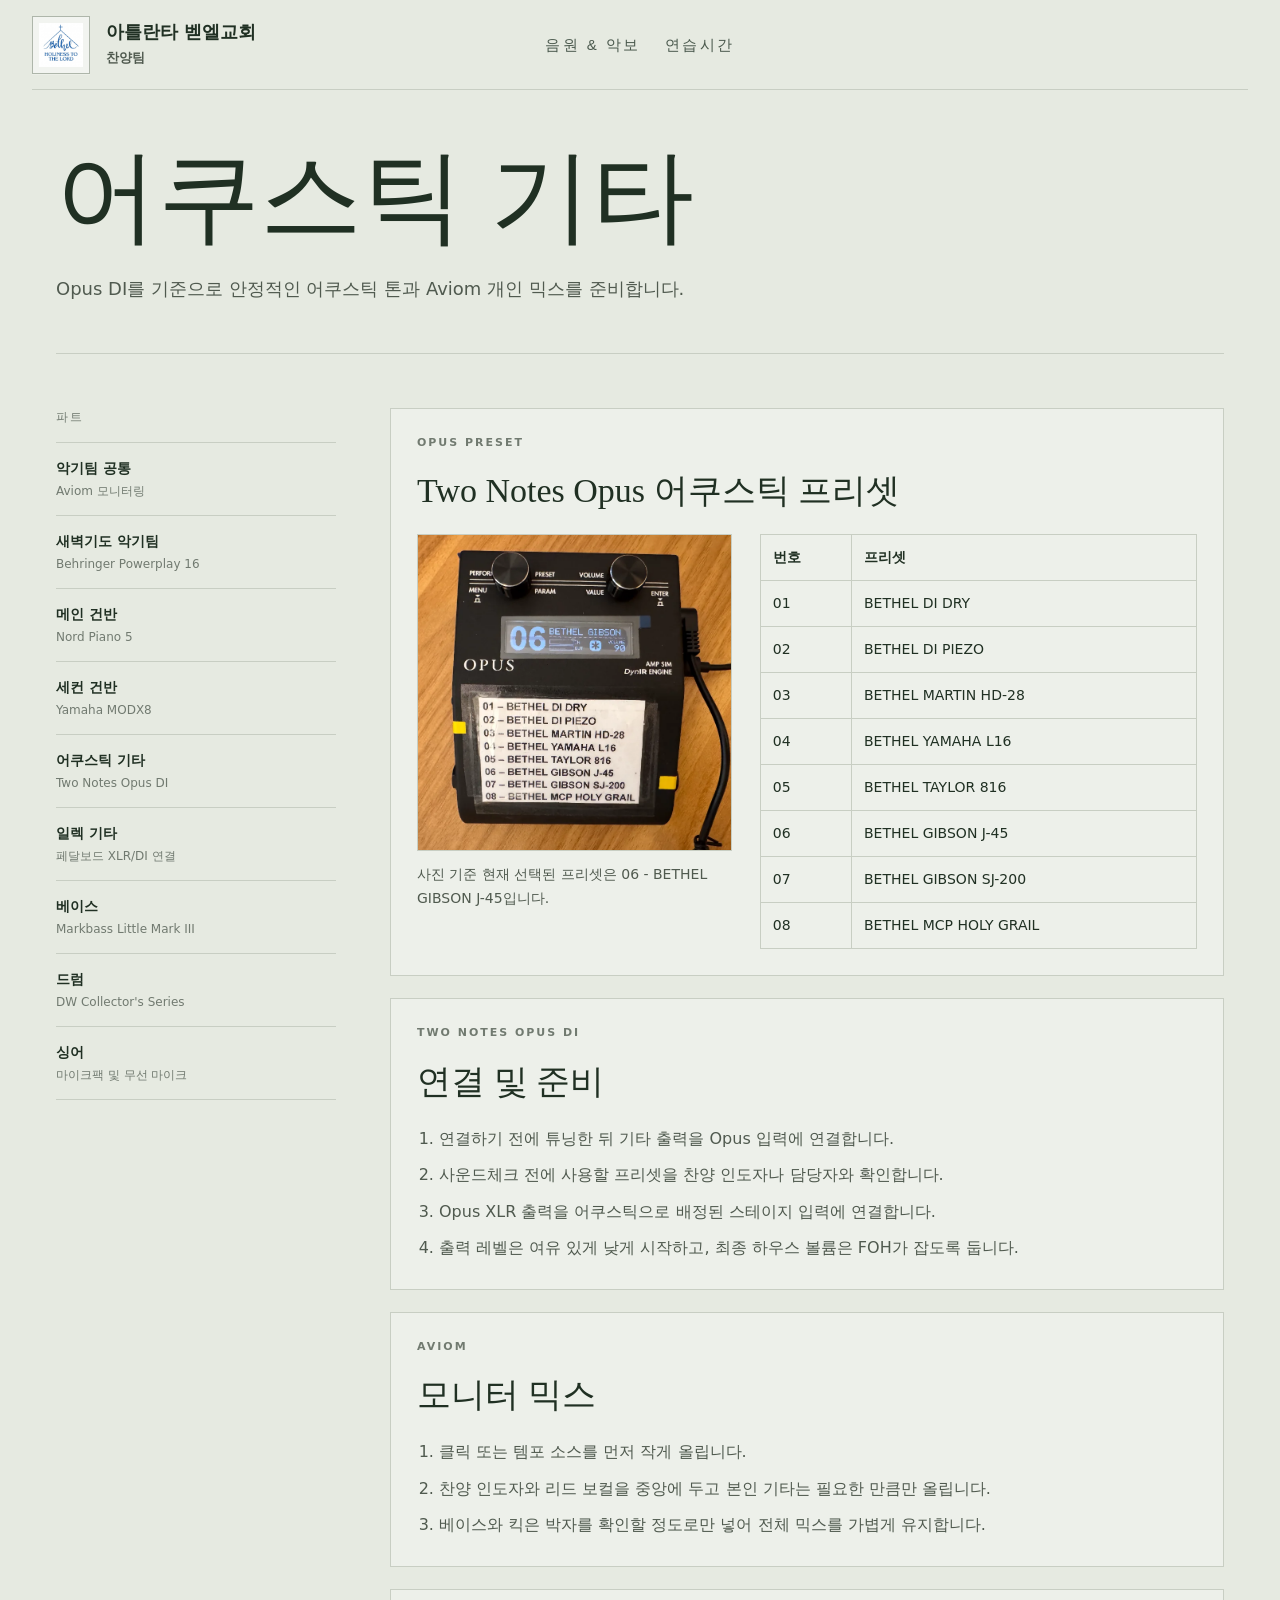
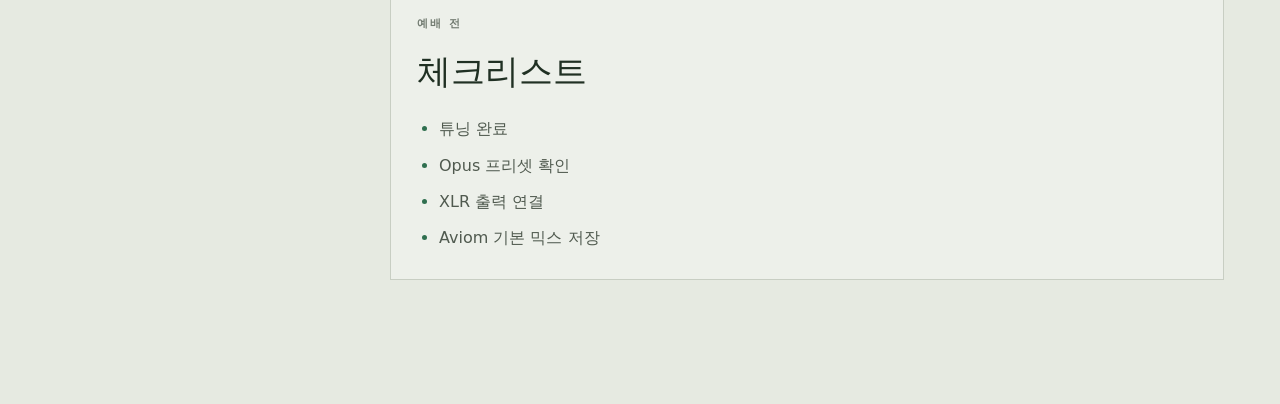
==== commit 3045c0c4: "Expand instrument onboarding guides" ====
--- a/onboarding/acoustic-guitar.html
+++ b/onboarding/acoustic-guitar.html
@@ -4,7 +4,8 @@
     <meta charset="utf-8">
     <meta name="viewport" content="width=device-width, initial-scale=1">
     <title>어쿠스틱 기타 | 아틀란타 벧엘교회 찬양팀</title>
-    <link rel="stylesheet" href="../styles.css?v=20260708-v2-audio-key-image">
+    <link rel="icon" href="../assets/bethel-logo.jpeg">
+    <link rel="stylesheet" href="../styles.css?v=20260817-morning-prayer-team-v1">
   </head>
   <body data-role="acoustic-guitar">
     <header class="site-shell">
@@ -50,7 +51,7 @@
       </section>
     </main>
     <script src="../practice-schedule.js?v=20260708-rotating-practice"></script>
-    <script src="../onboarding-data.js?v=20260708-role-title-clean"></script>
-    <script src="../onboarding-page.js?v=20260708-audio-key-image"></script>
+    <script src="../onboarding-data.js?v=20260817-drums-photo-v1"></script>
+    <script src="../onboarding-page.js?v=20260817-morning-prayer-team-v1"></script>
   </body>
 </html>
--- a/styles.css
+++ b/styles.css
@@ -419,8 +419,8 @@
 
 .quick-panels {
   display: grid;
-  grid-template-columns: minmax(0, 1fr) minmax(300px, 0.48fr);
-  gap: 48px;
+  grid-template-columns: minmax(0, 1fr);
+  gap: 72px;
   padding: 58px 0;
 }
 
@@ -486,6 +486,7 @@
 .role-list .role-row:nth-child(6) .role-icon::after { content: "06"; }
 .role-list .role-row:nth-child(7) .role-icon::after { content: "07"; }
 .role-list .role-row:nth-child(8) .role-icon::after { content: "08"; }
+.role-list .role-row:nth-child(9) .role-icon::after { content: "09"; }
 
 .role-copy strong {
   color: var(--ink);
@@ -589,6 +590,114 @@
   color: var(--ink-soft);
   font-size: 14px;
   line-height: 1.7;
+}
+
+.music-prep-grid {
+  display: grid;
+  gap: 14px;
+  min-width: 0;
+}
+
+.music-prep-grid .playlist-link {
+  grid-template-columns: 46px minmax(0, 1fr) auto;
+  gap: 18px;
+  min-width: 0;
+  min-height: 132px;
+  padding: 24px;
+  color: #f6f3ec;
+  border: 1px solid transparent;
+  transition: filter 160ms ease, transform 160ms ease;
+}
+
+.music-prep-grid .playlist-link-sunday {
+  background: #111513;
+}
+
+.music-prep-grid .playlist-link-friday {
+  background: #35675f;
+}
+
+.music-prep-grid .playlist-link:hover {
+  border-color: transparent;
+  filter: brightness(1.06);
+  transform: translateY(-2px);
+}
+
+.music-prep-grid .playlist-link-sunday:hover {
+  background: #111513;
+}
+
+.music-prep-grid .playlist-link-friday:hover {
+  background: #35675f;
+}
+
+.music-prep-grid .play-icon {
+  width: 44px;
+  min-width: 44px;
+  height: 44px;
+  color: #111513;
+  background: #efba4b;
+  border: 0;
+  font-size: 11px;
+}
+
+.playlist-copy {
+  min-width: 0;
+}
+
+.playlist-copy small,
+.playlist-copy strong {
+  display: block;
+}
+
+.playlist-copy small {
+  margin-bottom: 5px;
+  color: rgba(246, 243, 236, 0.64);
+  font-size: 10px;
+  font-weight: 700;
+  letter-spacing: 0.14em;
+  text-transform: uppercase;
+}
+
+.music-prep-grid .playlist-copy strong {
+  color: #fff;
+  font-size: 17px;
+  font-weight: 720;
+}
+
+.playlist-arrow {
+  align-self: start;
+  font-size: 20px;
+}
+
+.music-prep-grid .songbook-notes {
+  grid-template-columns: auto minmax(0, 1fr);
+  gap: 24px;
+  min-width: 0;
+  min-height: 132px;
+  margin: 20px 0 0;
+  padding: 26px 24px;
+  background: #fff8e9;
+  border-color: #d9b05d;
+}
+
+.music-prep-grid .songbook-notes strong {
+  color: var(--ink);
+  font-size: 15px;
+  font-weight: 720;
+}
+
+.music-prep-grid .songbook-notes p {
+  margin-top: 9px;
+  font-size: 13px;
+}
+
+.note-number {
+  color: #9a711d;
+  font-size: 10px;
+  font-weight: 760;
+  letter-spacing: 0.14em;
+  text-transform: uppercase;
 }
 
 .score-viewer-section {
@@ -1031,6 +1140,42 @@
   line-height: 1.7;
 }
 
+.equipment-gallery {
+  display: grid;
+  grid-template-columns: repeat(2, minmax(0, 1fr));
+  gap: 18px;
+  margin-top: 22px;
+}
+
+.equipment-gallery.is-single {
+  grid-template-columns: minmax(0, 720px);
+}
+
+.equipment-gallery.is-single .equipment-photo img {
+  aspect-ratio: auto;
+}
+
+.equipment-photo {
+  min-width: 0;
+  margin: 0;
+}
+
+.equipment-photo img {
+  display: block;
+  width: 100%;
+  aspect-ratio: 4 / 3;
+  object-fit: contain;
+  background: rgba(255, 255, 255, 0.2);
+  border: 1px solid var(--rule);
+}
+
+.equipment-photo figcaption {
+  margin-top: 10px;
+  color: var(--ink-soft);
+  font-size: 13px;
+  line-height: 1.6;
+}
+
 .reference-table-wrap {
   overflow-x: auto;
 }
@@ -1168,6 +1313,11 @@
     padding: 18px;
   }
 
+  .music-prep-grid .playlist-link,
+  .music-prep-grid .songbook-notes {
+    padding: 18px;
+  }
+
   .practice-month-group,
   .service-time-row {
     grid-template-columns: 1fr;
@@ -1190,7 +1340,8 @@
   .role-list,
   .song-resource-list,
   .song-strip,
-  .reference-media-grid {
+  .reference-media-grid,
+  .equipment-gallery {
     grid-template-columns: 1fr;
   }
 
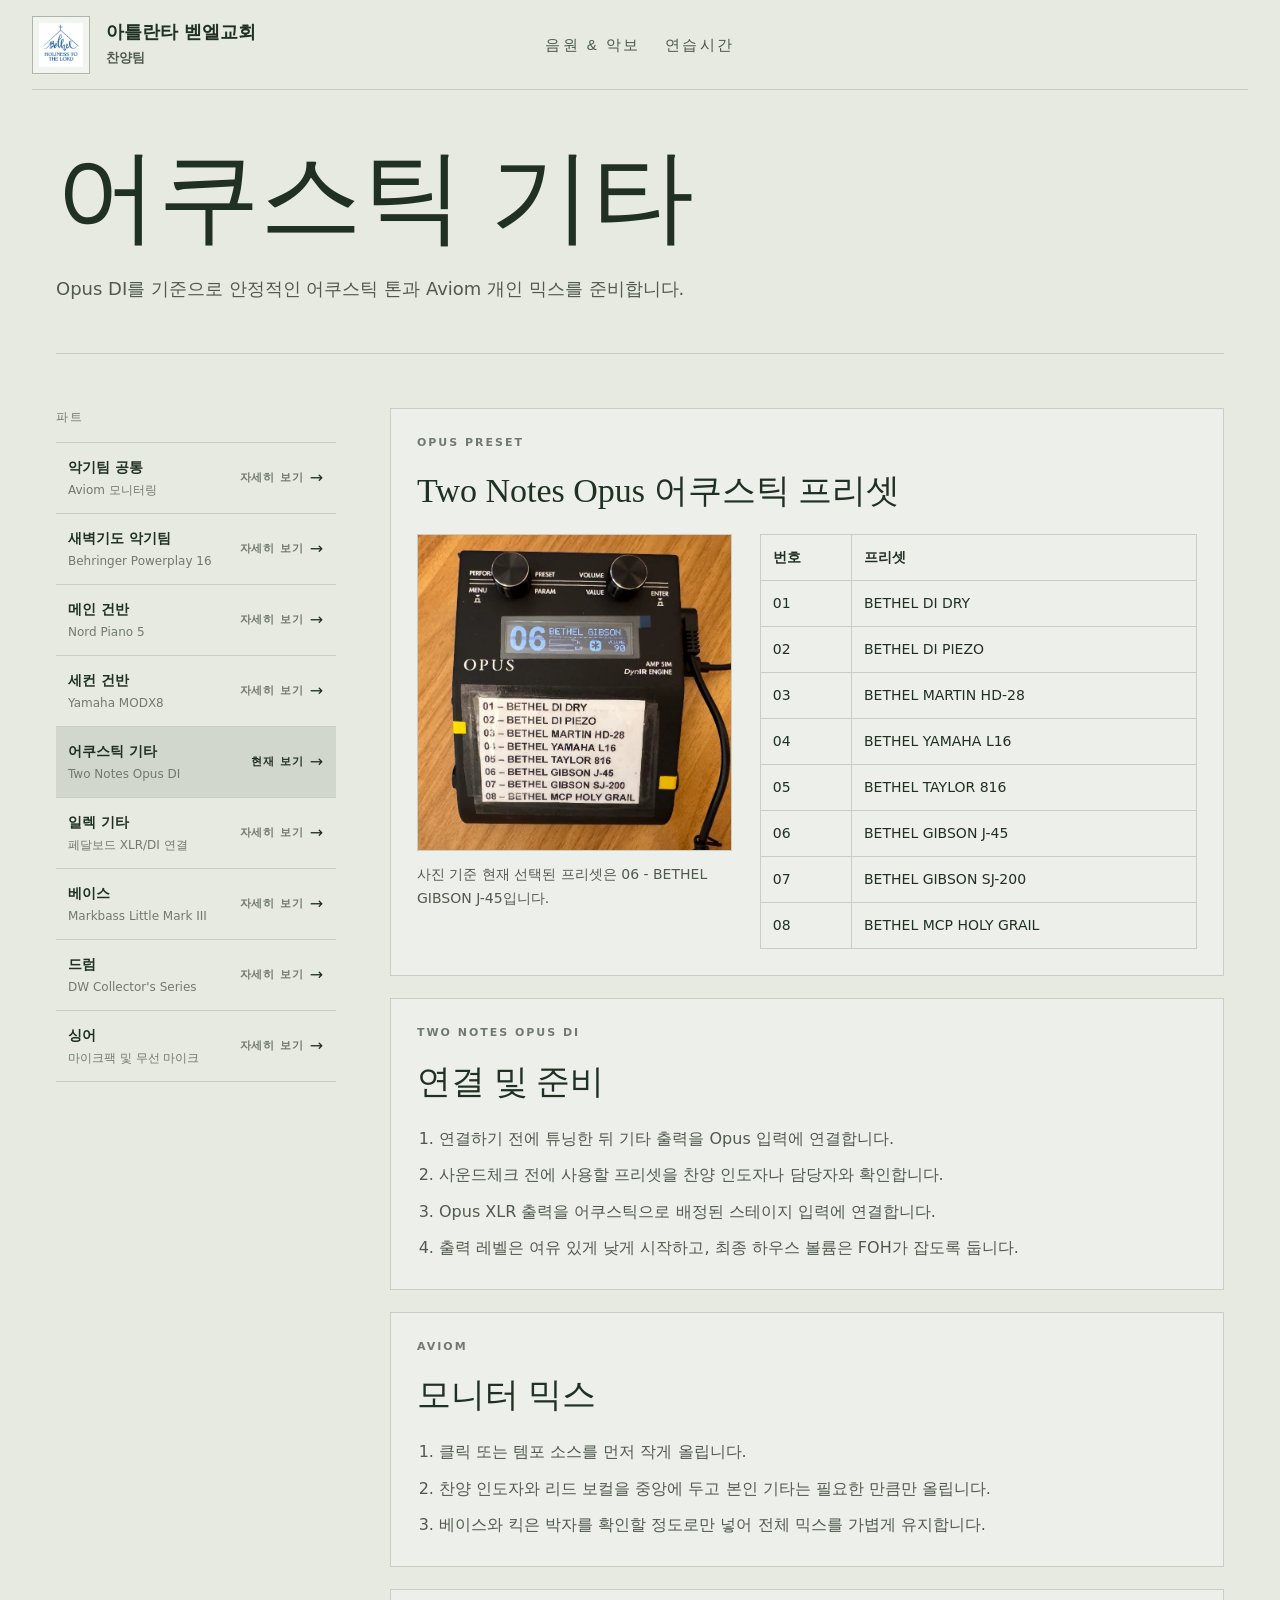
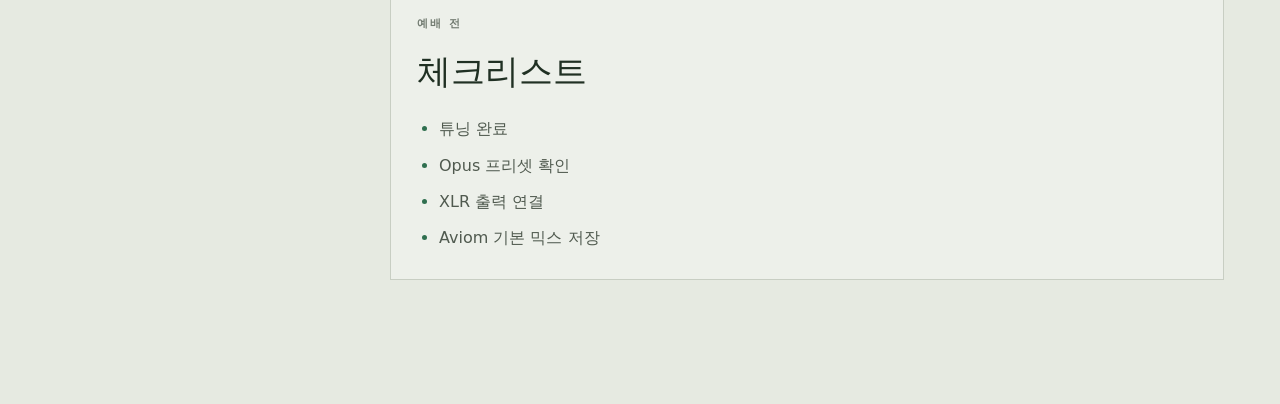
==== commit 9fa1e56f: "Clarify onboarding part navigation" ====
--- a/onboarding/acoustic-guitar.html
+++ b/onboarding/acoustic-guitar.html
@@ -5,7 +5,7 @@
     <meta name="viewport" content="width=device-width, initial-scale=1">
     <title>어쿠스틱 기타 | 아틀란타 벧엘교회 찬양팀</title>
     <link rel="icon" href="../assets/bethel-logo.jpeg">
-    <link rel="stylesheet" href="../styles.css?v=20260817-morning-prayer-team-v1">
+    <link rel="stylesheet" href="../styles.css?v=20260827-role-nav-v1">
   </head>
   <body data-role="acoustic-guitar">
     <header class="site-shell">
--- a/styles.css
+++ b/styles.css
@@ -1053,24 +1053,73 @@
 
 #roleNav a {
   display: grid;
+  grid-template-columns: minmax(0, 1fr) auto;
+  align-items: center;
+  gap: 14px;
+  padding: 14px 12px;
+  border-bottom: 1px solid var(--rule);
+  transition: background 160ms ease, color 160ms ease;
+}
+
+#roleNav a:hover {
+  background: rgba(31, 49, 36, 0.07);
+}
+
+#roleNav a:focus-visible {
+  outline: 2px solid var(--ink);
+  outline-offset: -2px;
+}
+
+.role-nav-copy {
+  display: grid;
   gap: 3px;
-  padding: 15px 0;
-  border-bottom: 1px solid var(--rule);
-}
-
-#roleNav a span {
+}
+
+.role-nav-copy strong {
   color: var(--ink);
   font-size: 14px;
   font-weight: 620;
 }
 
-#roleNav a small {
+.role-nav-copy small {
   color: var(--muted);
   font-size: 12px;
 }
 
-#roleNav a.is-active span {
+.role-nav-action {
+  display: inline-flex;
+  align-items: center;
+  gap: 6px;
+  color: var(--muted);
+  font-size: 11px;
+  font-weight: 650;
+  letter-spacing: 0.08em;
+  white-space: nowrap;
+}
+
+.role-nav-action b {
+  color: var(--ink);
+  font-size: 16px;
+  font-weight: 500;
+  line-height: 1;
+  transition: transform 160ms ease;
+}
+
+#roleNav a:hover .role-nav-action b,
+#roleNav a:focus-visible .role-nav-action b {
+  transform: translateX(3px);
+}
+
+#roleNav a.is-active {
+  background: rgba(31, 49, 36, 0.1);
+}
+
+#roleNav a.is-active .role-nav-copy strong {
   font-weight: 800;
+}
+
+#roleNav a.is-active .role-nav-action {
+  color: var(--ink);
 }
 
 .role-content {
@@ -1373,10 +1422,23 @@
   }
 
   .pdf-stage,
-  .pdf-stage iframe,
+  .pdf-stage iframe {
+    min-height: 0;
+  }
+
+  .pdf-stage {
+    aspect-ratio: 3 / 4;
+    height: auto;
+  }
+
+  .pdf-stage iframe {
+    height: 100%;
+  }
+
   .resource-preview-image {
-    height: clamp(600px, 82vh, 760px);
-    min-height: 600px;
+    height: auto;
+    min-height: 0;
+    padding: 14px;
   }
 
   .role-hero h1 {
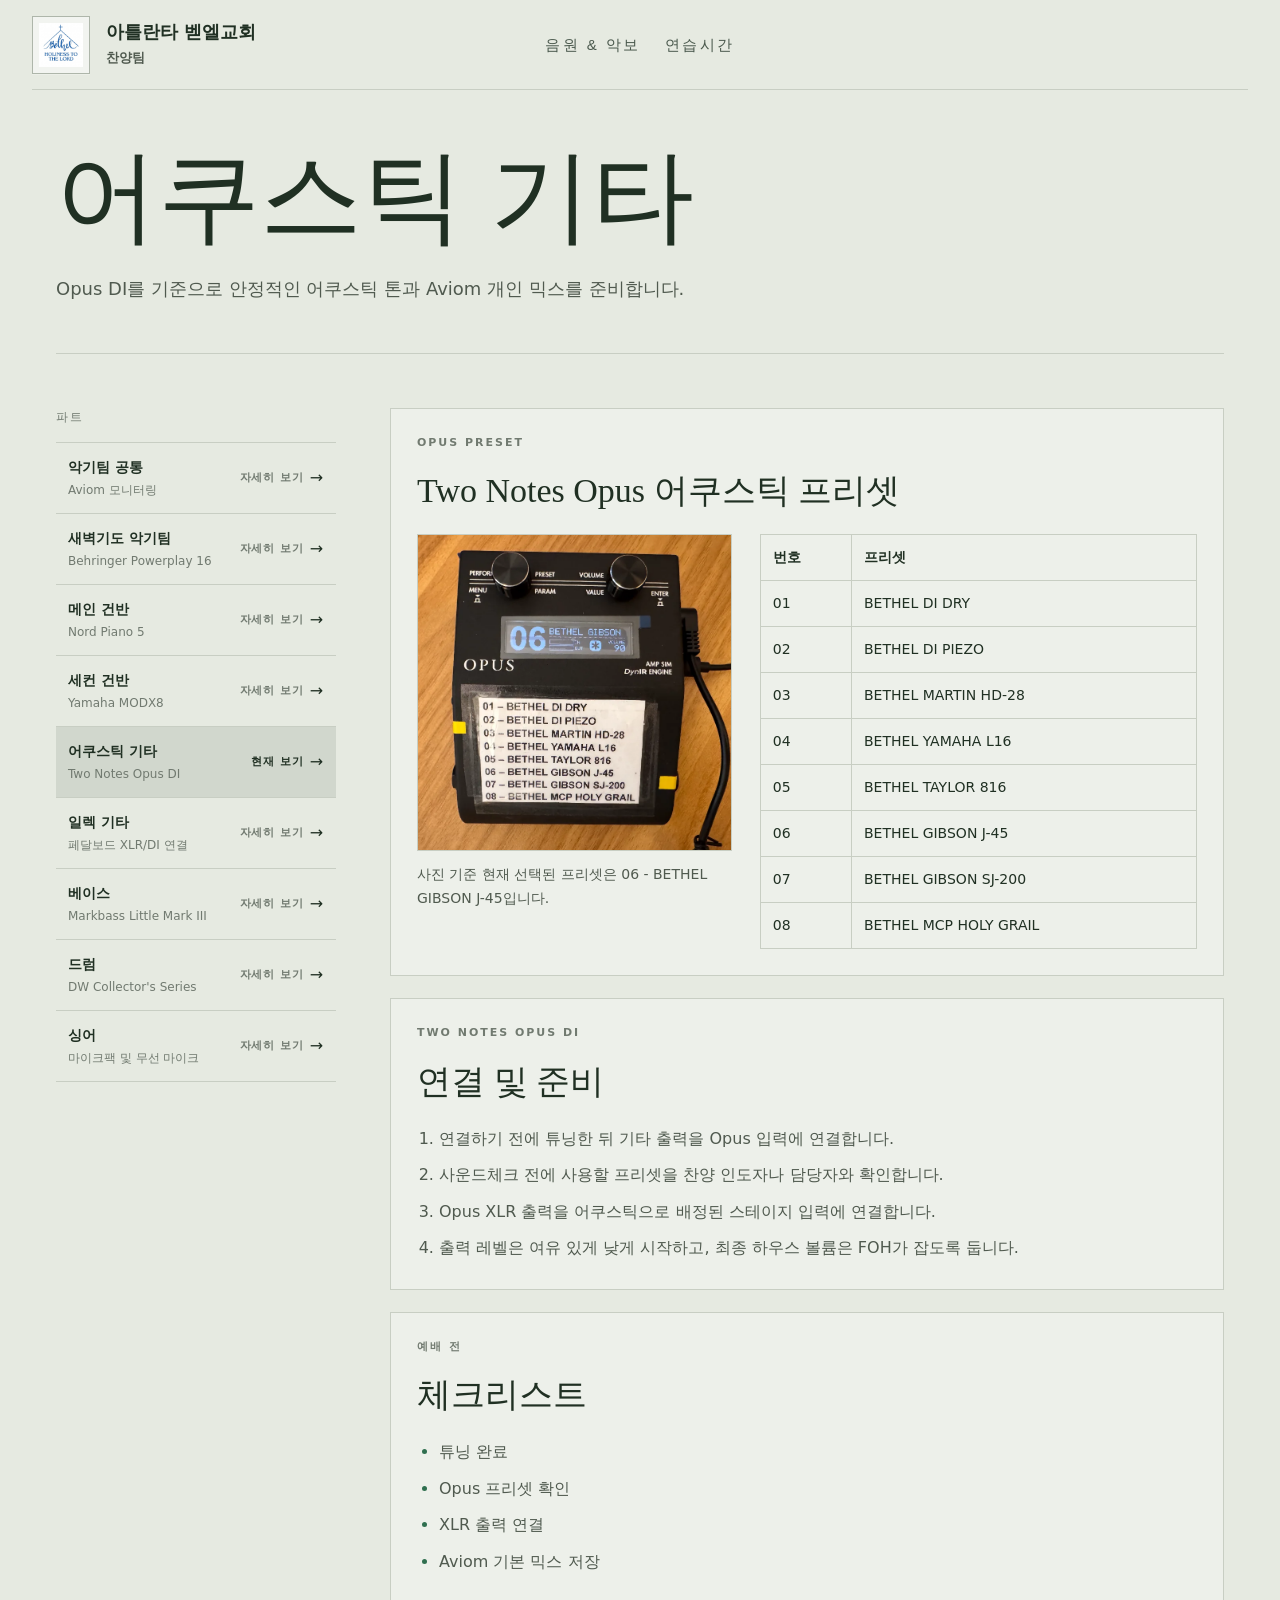
==== commit e4d5d178: "Add singer charging guidance" ====
--- a/onboarding/acoustic-guitar.html
+++ b/onboarding/acoustic-guitar.html
@@ -38,11 +38,6 @@
             <ol id="setupList"></ol>
           </article>
           <article class="detail-card">
-            <span class="practice-label">Aviom</span>
-            <h2>모니터 믹스</h2>
-            <ol id="monitoringList"></ol>
-          </article>
-          <article class="detail-card">
             <span class="practice-label">예배 전</span>
             <h2>체크리스트</h2>
             <ul class="checklist" id="checklist"></ul>
